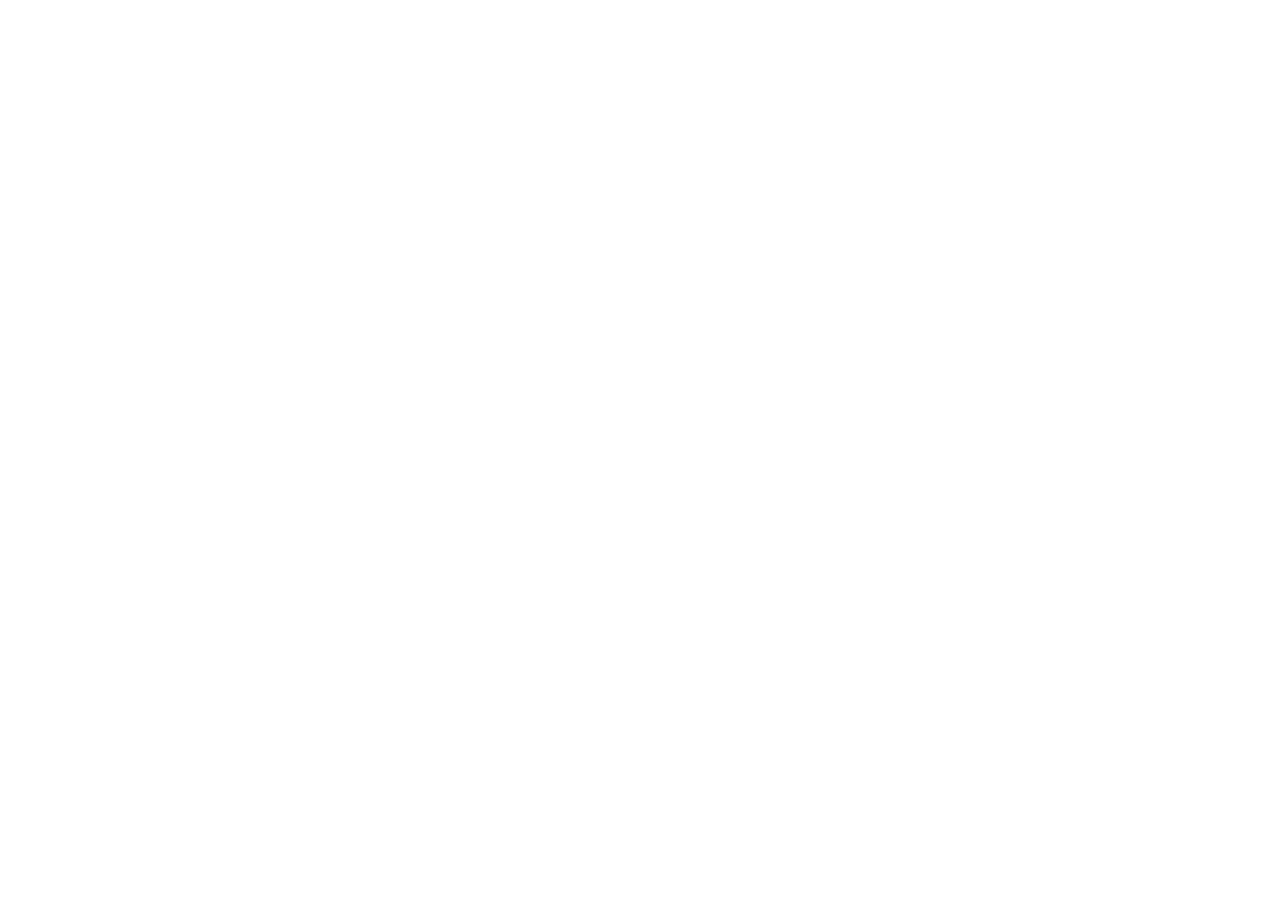
==== index.html @ c5bfb426 "Make the report generator reachable from the Pages root Add a conventional entry route and browser t" ====
<!DOCTYPE html>
<html lang="zh-CN">
<head>
<meta charset="utf-8">
<meta name="viewport" content="width=device-width, initial-scale=1">
<title>科创体验报告 · 生成器</title>
<meta http-equiv="refresh" content="0; url=./科创方向诊断报告生成器.dc.html">
<script>
window.location.replace('./科创方向诊断报告生成器.dc.html');
</script>
</head>
<body>
<p>正在进入科创体验报告生成器。若页面没有自动跳转，请<a href="./科创方向诊断报告生成器.dc.html">点此打开</a>。</p>
</body>
</html>
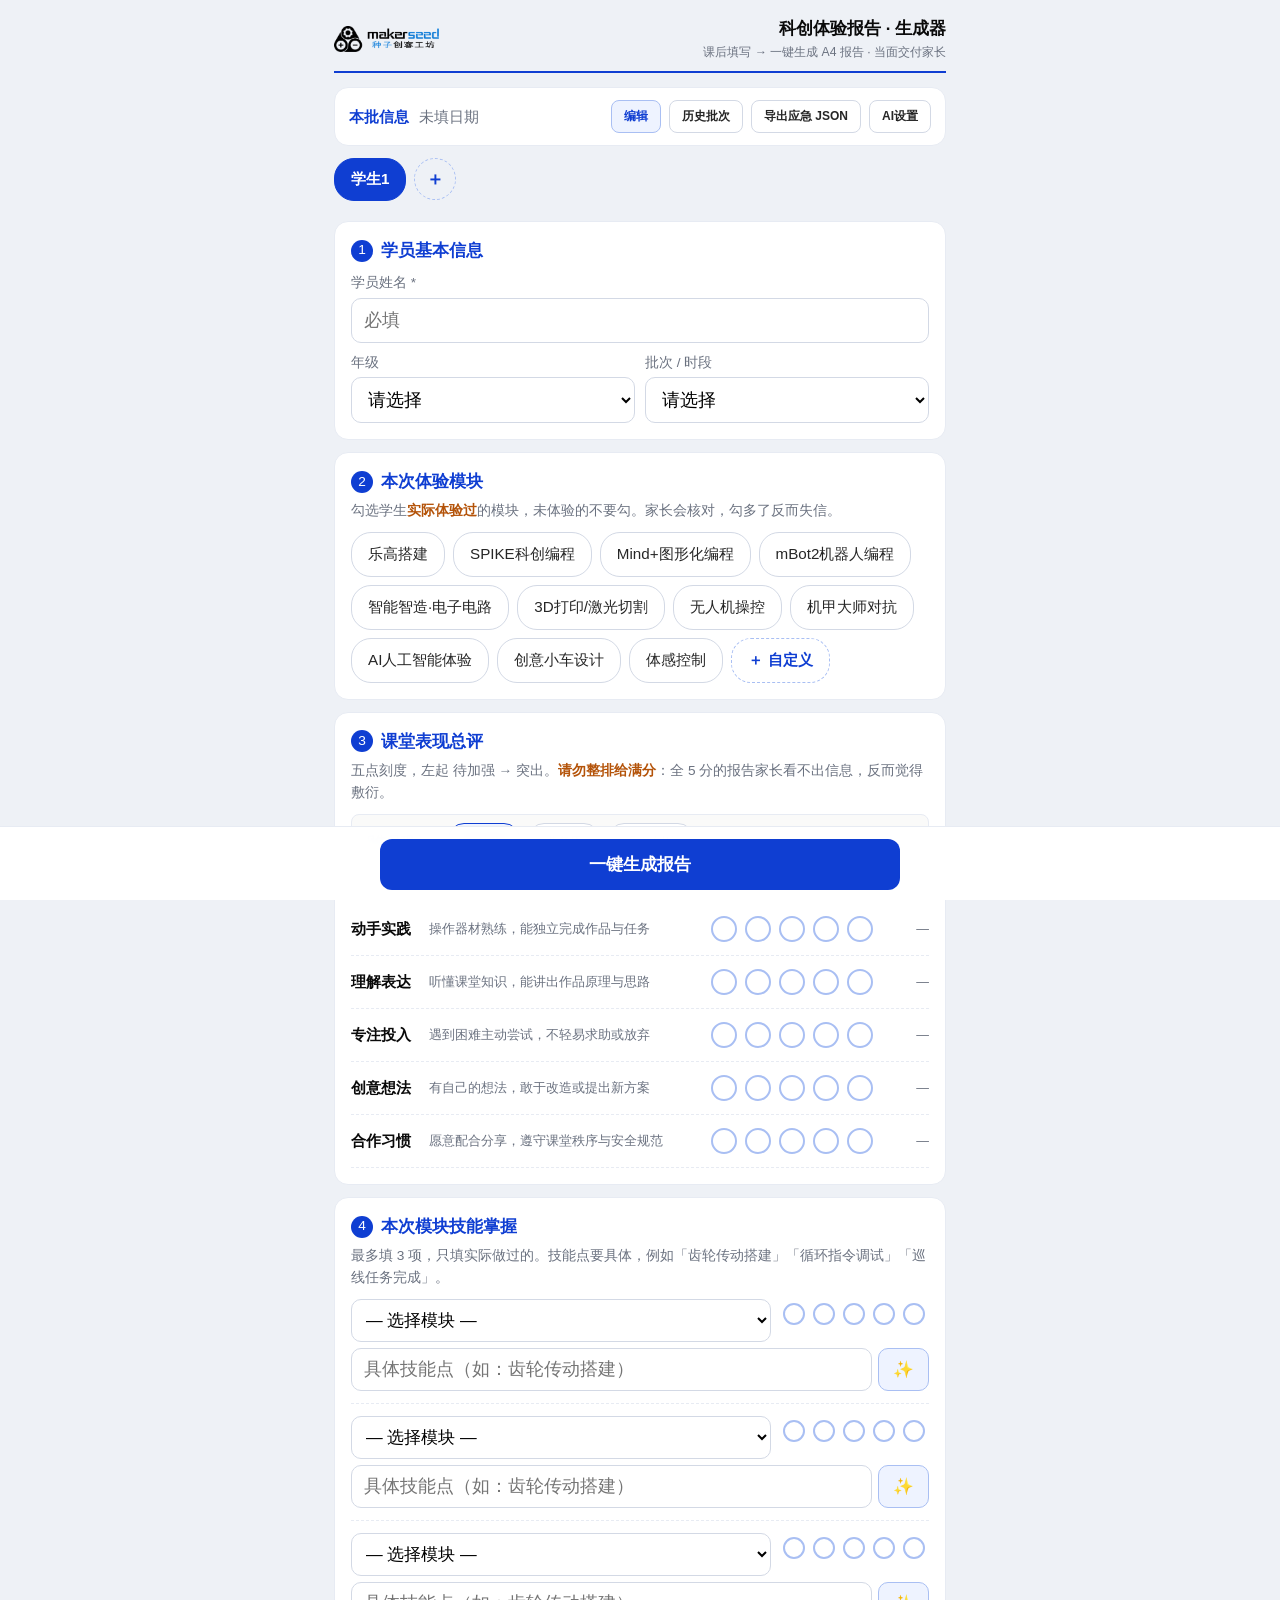
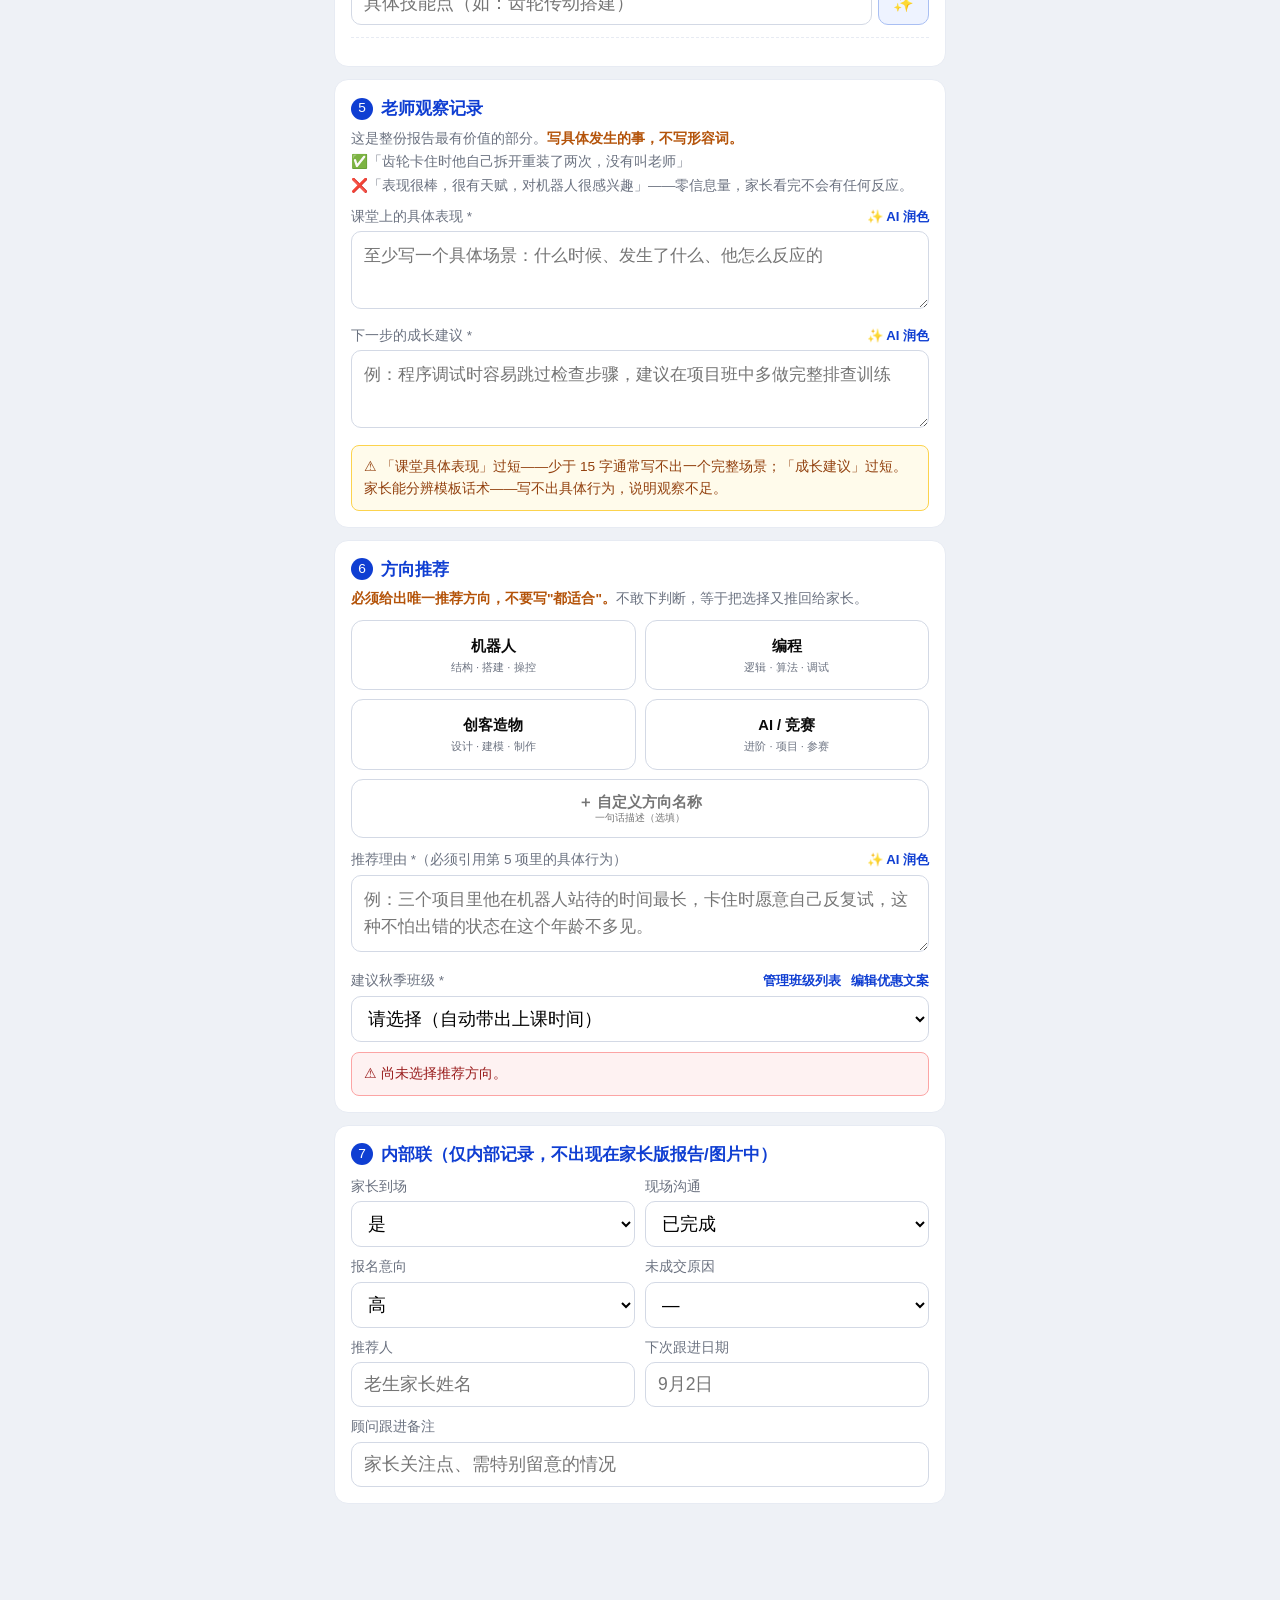
==== commit 79b40d38: "Gate releases on immutable workflow provenance Task 5 adds pinned GitHub workflows and a local polic" ====
--- a/index.html
+++ b/index.html
@@ -3,6 +3,8 @@
 <head>
 <meta charset="utf-8">
 <meta name="viewport" content="width=device-width, initial-scale=1">
+<meta name="makerseed-app-version" content="pages">
+<meta name="makerseed-commit-sha" content="">
 <title>科创体验报告 · 生成器</title>
 <meta http-equiv="refresh" content="0; url=./科创方向诊断报告生成器.dc.html">
 <script>
